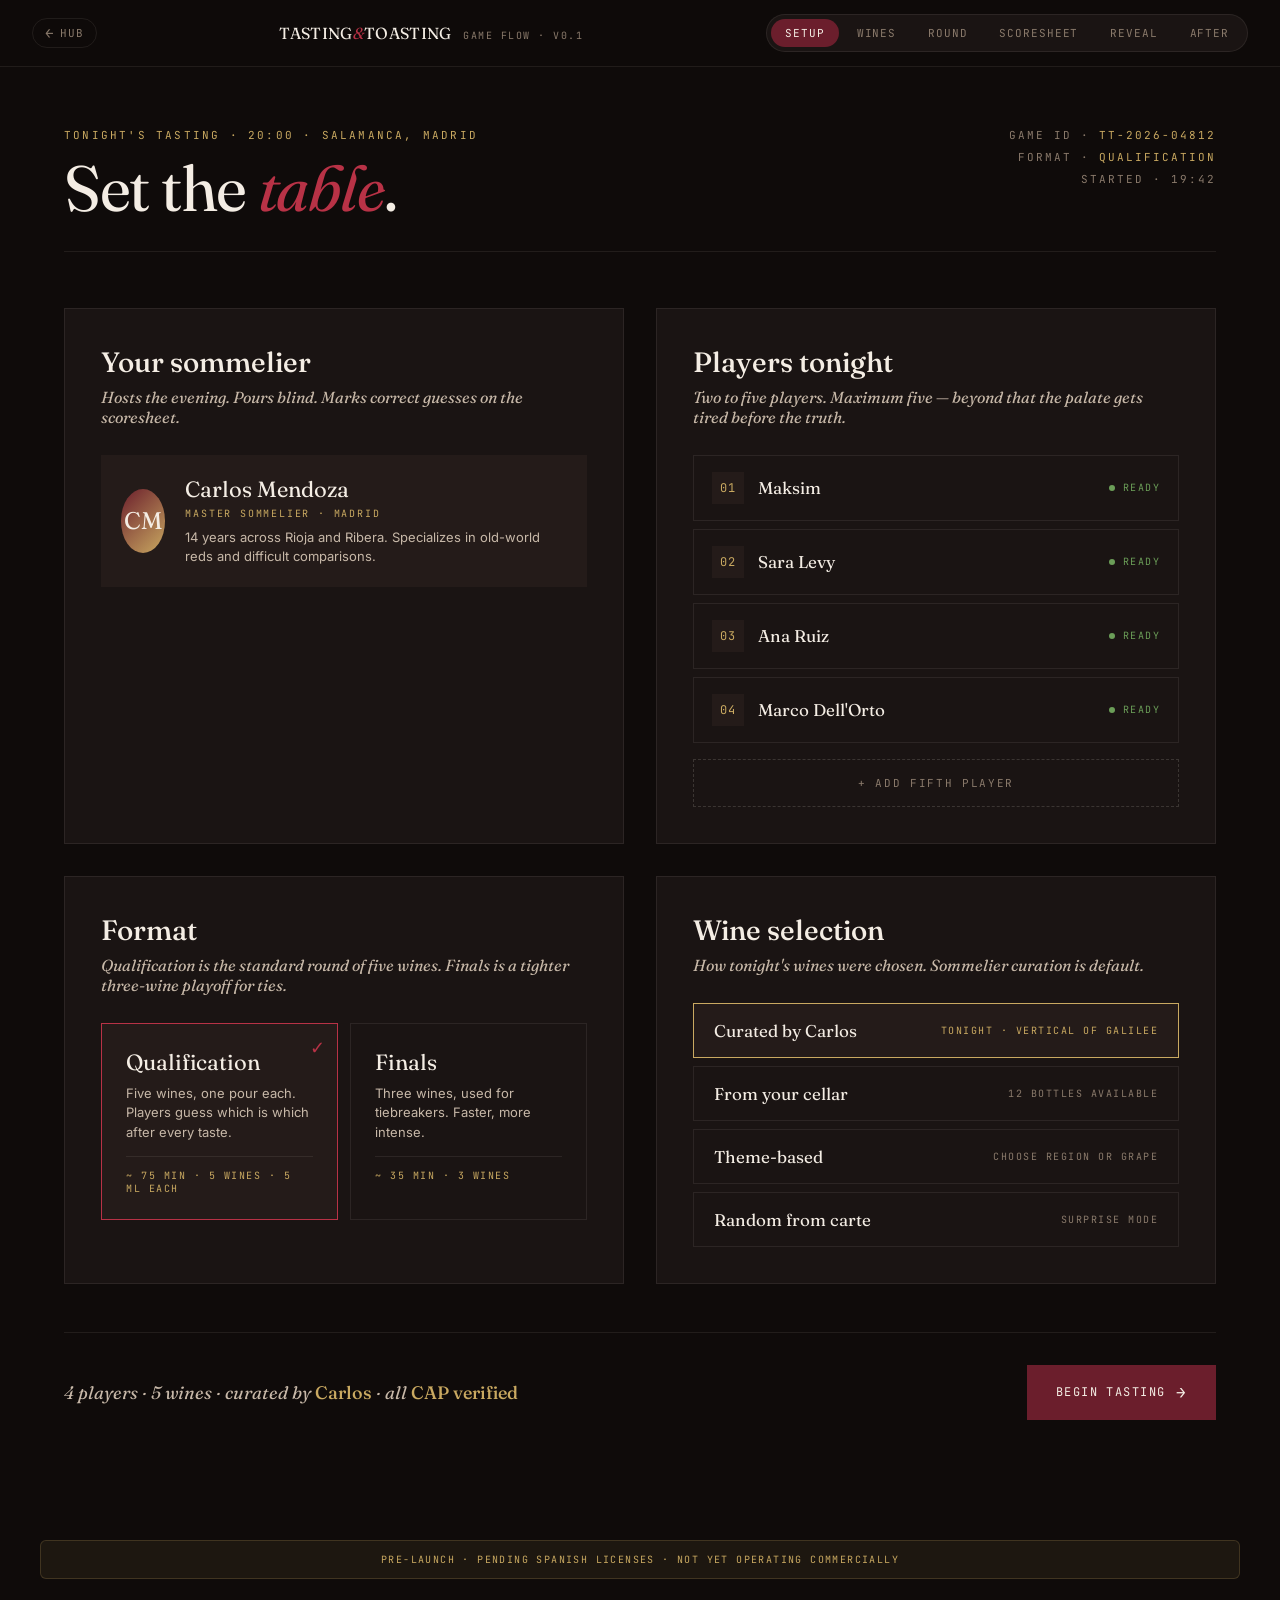
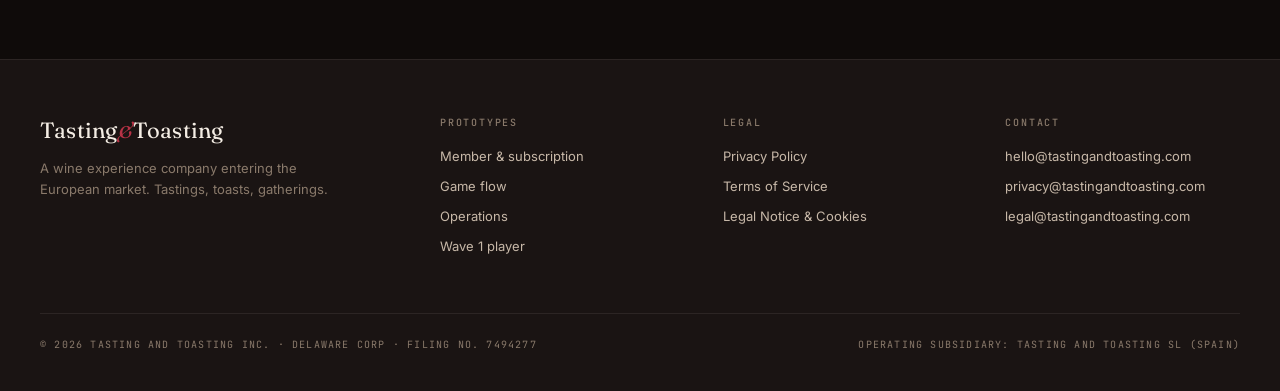
==== game-flow.html @ ac2598db "Add files via upload" ====
<!DOCTYPE html>
<html lang="en">
<head>
<meta charset="UTF-8">
<meta name="viewport" content="width=device-width, initial-scale=1.0">
<title>Tasting & Toasting — Game Flow Prototype</title>
<link rel="preconnect" href="https://fonts.googleapis.com">
<link rel="preconnect" href="https://fonts.gstatic.com" crossorigin>
<link href="https://fonts.googleapis.com/css2?family=Fraunces:opsz,wght@9..144,300;9..144,400;9..144,500;9..144,600;9..144,700&family=JetBrains+Mono:wght@300;400;500&family=Inter:wght@300;400;500;600&display=swap" rel="stylesheet">
<style>
:root {
  --bg: #0F0B0A;
  --bg-2: #1A1413;
  --bg-3: #241B19;
  --bg-4: #2E2320;
  --ink: #F4EDE4;
  --ink-2: #C7B8A8;
  --ink-3: #8A7A6B;
  --wine: #6B1E2C;
  --wine-2: #8B2838;
  --wine-bright: #B83246;
  --gold: #C9A961;
  --gold-bright: #E8C77A;
  --green: #4A6B3D;
  --green-bright: #6B9E58;
  --red: #B83246;
  --line: rgba(244,237,228,0.08);
  --line-2: rgba(244,237,228,0.15);
}

* { margin: 0; padding: 0; box-sizing: border-box; }
html, body { background: var(--bg); color: var(--ink); font-family: 'Inter', sans-serif; -webkit-font-smoothing: antialiased; }
body { overflow-x: hidden; }

.serif { font-family: 'Fraunces', serif; }
.mono { font-family: 'JetBrains Mono', monospace; }

/* ============= NAVIGATION ============= */
.proto-nav {
  position: fixed;
  top: 0; left: 0; right: 0;
  background: rgba(15,11,10,0.85);
  backdrop-filter: blur(20px);
  -webkit-backdrop-filter: blur(20px);
  border-bottom: 1px solid var(--line);
  z-index: 1000;
  padding: 14px 32px;
  display: flex;
  align-items: center;
  justify-content: space-between;
  gap: 24px;
}
.proto-brand {
  display: flex; align-items: baseline; gap: 12px;
  font-family: 'Fraunces', serif;
}
.proto-brand .amp { color: var(--wine-bright); font-style: italic; font-weight: 400; }
.proto-brand .name { font-size: 16px; letter-spacing: 0.02em; }
.proto-brand .tag { font-family: 'JetBrains Mono', monospace; font-size: 10px; color: var(--ink-3); text-transform: uppercase; letter-spacing: 0.15em; }
.proto-tabs {
  display: flex; gap: 4px; background: var(--bg-2); padding: 4px; border-radius: 999px; border: 1px solid var(--line);
}
.proto-tab {
  padding: 7px 14px;
  font-family: 'JetBrains Mono', monospace;
  font-size: 11px;
  letter-spacing: 0.08em;
  text-transform: uppercase;
  color: var(--ink-3);
  background: none;
  border: none;
  border-radius: 999px;
  cursor: pointer;
  transition: all 0.2s ease;
  white-space: nowrap;
}
.proto-tab:hover { color: var(--ink); }
.proto-tab.active { background: var(--wine); color: var(--ink); }

.screen {
  display: none;
  min-height: 100vh;
  padding-top: 60px;
  animation: fadeIn 0.45s ease;
}
.screen.active { display: block; }
@keyframes fadeIn {
  from { opacity: 0; transform: translateY(8px); }
  to { opacity: 1; transform: translateY(0); }
}

/* ============= SHARED ELEMENTS ============= */
.btn {
  display: inline-flex;
  align-items: center;
  gap: 10px;
  padding: 16px 28px;
  font-family: 'JetBrains Mono', monospace;
  font-size: 12px;
  letter-spacing: 0.12em;
  text-transform: uppercase;
  border: 1px solid var(--line-2);
  background: none;
  color: var(--ink);
  cursor: pointer;
  transition: all 0.2s ease;
  text-decoration: none;
}
.btn:hover { border-color: var(--ink); }
.btn-primary { background: var(--wine); border-color: var(--wine); }
.btn-primary:hover { background: var(--wine-2); border-color: var(--wine-2); }
.btn-gold { background: var(--gold); border-color: var(--gold); color: var(--bg); }
.btn-gold:hover { background: var(--gold-bright); border-color: var(--gold-bright); }
.btn-arrow { font-size: 16px; }

/* ============= 1. SETUP SCREEN ============= */
.setup-page { padding: 64px 64px 96px; max-width: 1280px; margin: 0 auto; }
.page-header { display: flex; justify-content: space-between; align-items: baseline; margin-bottom: 56px; padding-bottom: 32px; border-bottom: 1px solid var(--line); }
.page-kicker {
  font-family: 'JetBrains Mono', monospace; font-size: 11px;
  text-transform: uppercase; letter-spacing: 0.2em; color: var(--gold); margin-bottom: 16px;
}
.page-title {
  font-family: 'Fraunces', serif; font-size: 64px; line-height: 0.95;
  font-weight: 400; letter-spacing: -0.02em;
}
.page-title em { font-style: italic; color: var(--wine-bright); }
.page-meta {
  text-align: right;
  font-family: 'JetBrains Mono', monospace; font-size: 11px;
  text-transform: uppercase; letter-spacing: 0.18em; color: var(--ink-3);
  line-height: 2;
}
.page-meta .gold { color: var(--gold); }

.setup-grid {
  display: grid;
  grid-template-columns: 1fr 1fr;
  gap: 32px;
}
.setup-block {
  background: var(--bg-2);
  border: 1px solid var(--line);
  padding: 36px;
}
.setup-block h3 {
  font-family: 'Fraunces', serif; font-size: 28px; font-weight: 500;
  margin-bottom: 8px;
}
.setup-block .help {
  font-family: 'Fraunces', serif; font-style: italic;
  font-size: 16px; color: var(--ink-2); margin-bottom: 28px;
}

.host-card {
  display: flex; gap: 20px; align-items: center;
  padding: 20px; background: var(--bg-3); margin-bottom: 24px;
}
.host-avatar {
  width: 64px; height: 64px; border-radius: 50%;
  background: linear-gradient(135deg, var(--wine), var(--gold));
  display: flex; align-items: center; justify-content: center;
  font-family: 'Fraunces', serif; font-size: 24px; color: var(--ink);
}
.host-info .name {
  font-family: 'Fraunces', serif; font-size: 22px;
}
.host-info .role {
  font-family: 'JetBrains Mono', monospace; font-size: 10px;
  text-transform: uppercase; letter-spacing: 0.18em; color: var(--gold); margin-top: 4px;
}
.host-info .bio {
  font-size: 13px; color: var(--ink-2); margin-top: 8px;
  line-height: 1.5;
}

.players-list { list-style: none; }
.player-row {
  display: flex; align-items: center; gap: 14px;
  padding: 16px 18px; border: 1px solid var(--line);
  margin-bottom: 8px; transition: border 0.2s ease; cursor: pointer;
}
.player-row:hover { border-color: var(--gold); }
.player-num {
  width: 32px; height: 32px;
  background: var(--bg-3);
  display: flex; align-items: center; justify-content: center;
  font-family: 'JetBrains Mono', monospace;
  font-size: 12px; color: var(--gold); letter-spacing: 0.05em;
}
.player-name { font-family: 'Fraunces', serif; font-size: 17px; flex: 1; }
.player-status {
  font-family: 'JetBrains Mono', monospace; font-size: 10px;
  text-transform: uppercase; letter-spacing: 0.15em; color: var(--green-bright);
  display: flex; align-items: center; gap: 8px;
}
.player-status::before {
  content: ''; width: 6px; height: 6px; border-radius: 50%; background: var(--green-bright);
}
.add-player {
  width: 100%;
  padding: 16px;
  border: 1px dashed var(--line-2);
  background: none;
  color: var(--ink-3);
  font-family: 'JetBrains Mono', monospace;
  font-size: 11px;
  letter-spacing: 0.15em;
  text-transform: uppercase;
  cursor: pointer;
  transition: all 0.2s ease;
  margin-top: 8px;
}
.add-player:hover { color: var(--gold); border-color: var(--gold); }

.format-grid {
  display: grid; grid-template-columns: 1fr 1fr; gap: 12px;
}
.format-card {
  padding: 24px;
  border: 1px solid var(--line);
  cursor: pointer;
  transition: all 0.2s ease;
  position: relative;
}
.format-card:hover { border-color: var(--gold); }
.format-card.selected {
  border-color: var(--wine-bright);
  background: var(--bg-3);
}
.format-card.selected::after {
  content: '✓';
  position: absolute; top: 12px; right: 12px;
  font-family: 'Fraunces', serif; font-size: 18px; color: var(--wine-bright);
}
.format-name {
  font-family: 'Fraunces', serif; font-size: 22px; margin-bottom: 8px;
}
.format-detail {
  font-size: 13px; color: var(--ink-2); line-height: 1.5;
}
.format-stats {
  margin-top: 14px; padding-top: 12px; border-top: 1px solid var(--line);
  font-family: 'JetBrains Mono', monospace; font-size: 10px;
  letter-spacing: 0.15em; text-transform: uppercase; color: var(--gold);
}

.curation-options { display: flex; flex-direction: column; gap: 8px; }
.curation-option {
  padding: 16px 20px;
  border: 1px solid var(--line);
  cursor: pointer;
  transition: all 0.2s ease;
  display: flex; align-items: center; justify-content: space-between;
}
.curation-option:hover { border-color: var(--gold); }
.curation-option.selected { border-color: var(--gold); background: var(--bg-3); }
.curation-option .label {
  font-family: 'Fraunces', serif; font-size: 17px;
}
.curation-option .meta {
  font-family: 'JetBrains Mono', monospace; font-size: 10px;
  letter-spacing: 0.15em; text-transform: uppercase; color: var(--ink-3);
}
.curation-option.selected .meta { color: var(--gold); }

.setup-cta-row {
  margin-top: 48px;
  display: flex; justify-content: space-between; align-items: center;
  padding-top: 32px; border-top: 1px solid var(--line);
}
.setup-cta-summary {
  font-family: 'Fraunces', serif; font-style: italic;
  font-size: 18px; color: var(--ink-2);
}
.setup-cta-summary strong { color: var(--gold); font-weight: 500; font-style: normal; }

/* ============= 2. WINE REVEAL ============= */
.reveal-page { padding: 64px 64px 96px; max-width: 1400px; margin: 0 auto; }
.reveal-instruction {
  font-family: 'Fraunces', serif; font-style: italic;
  font-size: 22px; color: var(--ink-2); max-width: 720px; line-height: 1.5; margin-top: 12px;
}
.wine-shelf {
  display: grid;
  grid-template-columns: repeat(5, 1fr);
  gap: 24px;
  margin-top: 56px;
}
.wine-card {
  background: var(--bg-2);
  border: 1px solid var(--line);
  padding: 28px 20px;
  text-align: center;
  position: relative;
  transition: all 0.3s ease;
  cursor: pointer;
}
.wine-card:hover { transform: translateY(-4px); border-color: var(--gold); }
.wine-card .position-num {
  position: absolute; top: 16px; left: 16px;
  width: 32px; height: 32px;
  border: 1px solid var(--gold);
  display: flex; align-items: center; justify-content: center;
  font-family: 'Fraunces', serif; font-size: 14px; color: var(--gold);
  background: var(--bg);
}
.wine-card-bottle {
  height: 220px;
  position: relative;
  margin: 24px auto 20px;
  display: flex;
  align-items: flex-end;
  justify-content: center;
}
.wine-card-bottle svg { height: 100%; width: auto; }
.wine-card-vintage {
  font-family: 'JetBrains Mono', monospace; font-size: 10px;
  text-transform: uppercase; letter-spacing: 0.18em; color: var(--gold); margin-bottom: 8px;
}
.wine-card-name {
  font-family: 'Fraunces', serif; font-size: 19px;
  line-height: 1.15; margin-bottom: 6px;
  font-weight: 500;
}
.wine-card-region {
  font-family: 'Fraunces', serif; font-style: italic;
  font-size: 13px; color: var(--ink-3);
}
.wine-card-grape {
  margin-top: 16px;
  padding-top: 14px;
  border-top: 1px solid var(--line);
  font-size: 12px; color: var(--ink-2); line-height: 1.4;
}

.reveal-cta-row {
  margin-top: 64px;
  text-align: center;
  padding-top: 32px;
  border-top: 1px solid var(--line);
}
.reveal-warning {
  font-family: 'Fraunces', serif; font-style: italic;
  font-size: 17px; color: var(--gold-bright);
  margin-bottom: 24px; letter-spacing: 0.02em;
}

/* ============= 3. ACTIVE TASTING ============= */
.tasting-page {
  min-height: calc(100vh - 60px);
  display: grid;
  grid-template-columns: 1fr 1fr;
}
.tasting-left {
  background:
    radial-gradient(ellipse at center, rgba(184,50,70,0.18), transparent 65%),
    var(--bg-2);
  padding: 48px;
  display: flex;
  flex-direction: column;
  justify-content: center;
  align-items: center;
  border-right: 1px solid var(--line);
  position: relative;
}
.round-meta {
  position: absolute; top: 32px; left: 32px; right: 32px;
  display: flex; justify-content: space-between;
  font-family: 'JetBrains Mono', monospace; font-size: 11px;
  text-transform: uppercase; letter-spacing: 0.18em; color: var(--ink-3);
}
.round-meta .gold { color: var(--gold); }

.glass-stage {
  width: 280px;
  position: relative;
  margin: 24px 0 32px;
}
.pour-num {
  position: absolute; top: -32px; left: 50%; transform: translateX(-50%);
  font-family: 'Fraunces', serif; font-style: italic;
  font-size: 100px; color: var(--gold); line-height: 1;
  opacity: 0.7;
  font-weight: 300;
}
.glass-svg { width: 100%; }

.timer-block {
  font-family: 'JetBrains Mono', monospace;
  font-size: 36px;
  letter-spacing: 0.05em;
  color: var(--gold);
  margin-bottom: 12px;
}
.timer-label {
  font-family: 'JetBrains Mono', monospace; font-size: 10px;
  letter-spacing: 0.2em; text-transform: uppercase; color: var(--ink-3);
}

.host-only-badge {
  position: absolute; bottom: 32px; left: 32px;
  padding: 10px 14px;
  background: var(--bg-3);
  border: 1px solid var(--gold);
  font-family: 'JetBrains Mono', monospace; font-size: 10px;
  letter-spacing: 0.15em; text-transform: uppercase; color: var(--gold);
}
.host-only-badge .truth {
  color: var(--ink); font-weight: 500; margin-left: 8px;
}

.tasting-right {
  padding: 48px 56px;
  display: flex;
  flex-direction: column;
}
.tasting-current-player {
  padding-bottom: 32px; border-bottom: 1px solid var(--line); margin-bottom: 32px;
}
.current-label {
  font-family: 'JetBrains Mono', monospace; font-size: 11px;
  text-transform: uppercase; letter-spacing: 0.2em; color: var(--gold); margin-bottom: 12px;
}
.current-player-row {
  display: flex; align-items: center; gap: 18px;
}
.current-player-avatar {
  width: 56px; height: 56px; border-radius: 50%;
  background: linear-gradient(135deg, var(--wine), var(--gold));
  display: flex; align-items: center; justify-content: center;
  font-family: 'Fraunces', serif; font-size: 20px; color: var(--ink);
}
.current-player-info .name {
  font-family: 'Fraunces', serif; font-size: 28px;
}
.current-player-info .meta {
  font-family: 'JetBrains Mono', monospace; font-size: 10px;
  letter-spacing: 0.15em; text-transform: uppercase; color: var(--ink-3); margin-top: 4px;
}

.notes-prompt {
  margin-bottom: 28px;
}
.notes-prompt-label {
  font-family: 'JetBrains Mono', monospace; font-size: 10px;
  letter-spacing: 0.2em; text-transform: uppercase; color: var(--ink-3); margin-bottom: 10px;
}
.notes-textarea {
  width: 100%;
  min-height: 90px;
  background: var(--bg-2);
  border: 1px solid var(--line-2);
  padding: 16px;
  color: var(--ink);
  font-family: 'Fraunces', serif;
  font-style: italic;
  font-size: 16px;
  resize: vertical;
  line-height: 1.5;
}
.notes-textarea:focus { outline: none; border-color: var(--gold); }
.notes-textarea::placeholder { color: var(--ink-3); }

.guess-h {
  font-family: 'Fraunces', serif; font-size: 24px; font-weight: 500; margin-bottom: 14px;
}
.guess-h em { font-style: italic; color: var(--gold-bright); }
.guess-options {
  display: grid;
  grid-template-columns: repeat(5, 1fr);
  gap: 8px;
}
.guess-button {
  padding: 18px 8px;
  background: var(--bg-2);
  border: 1px solid var(--line-2);
  cursor: pointer;
  transition: all 0.2s ease;
  text-align: center;
}
.guess-button:hover { border-color: var(--gold); }
.guess-button.selected {
  border-color: var(--wine-bright);
  background: var(--bg-3);
}
.guess-button .num {
  font-family: 'Fraunces', serif; font-style: italic;
  font-size: 28px; color: var(--gold); line-height: 1;
}
.guess-button .label {
  font-family: 'JetBrains Mono', monospace; font-size: 9px;
  letter-spacing: 0.15em; text-transform: uppercase;
  color: var(--ink-2); margin-top: 6px;
}
.guess-button.selected .label { color: var(--ink); }

.tasting-actions {
  margin-top: 32px; padding-top: 28px; border-top: 1px solid var(--line);
  display: flex; gap: 12px; justify-content: space-between;
}

/* ============= 4. SCORESHEET ============= */
.score-page { padding: 64px 64px 96px; max-width: 1400px; margin: 0 auto; }
.score-meta-row {
  display: flex; justify-content: space-between; align-items: baseline;
  padding: 24px 0; border-top: 1px solid var(--line); border-bottom: 1px solid var(--line);
  margin-bottom: 56px;
}
.score-meta-row .item {
  font-family: 'JetBrains Mono', monospace; font-size: 11px;
  text-transform: uppercase; letter-spacing: 0.2em;
  display: flex; align-items: center; gap: 12px;
}
.score-meta-row .lbl { color: var(--ink-3); }
.score-meta-row .val { color: var(--gold); }

.scoreboard {
  background: var(--bg-2);
  border: 1px solid var(--line);
  padding: 0;
  overflow: hidden;
}
.score-table {
  width: 100%;
  border-collapse: collapse;
}
.score-table th {
  padding: 24px 20px;
  background: var(--bg-3);
  text-align: center;
  font-family: 'JetBrains Mono', monospace; font-size: 10px;
  text-transform: uppercase; letter-spacing: 0.18em; color: var(--ink-3);
  border-bottom: 1px solid var(--line);
  border-right: 1px solid var(--line);
}
.score-table th:first-child { text-align: left; }
.score-table th:last-child { border-right: none; background: var(--bg-4); color: var(--gold); }
.score-table th .wine-num {
  font-family: 'Fraunces', serif; font-style: italic; font-size: 28px; color: var(--gold-bright);
  display: block; margin-bottom: 6px; font-weight: 300;
}
.score-table td {
  padding: 28px 20px;
  text-align: center;
  border-bottom: 1px solid var(--line);
  border-right: 1px solid var(--line);
}
.score-table td:last-child { border-right: none; background: var(--bg-3); }
.score-table tr:last-child td { border-bottom: none; }
.score-table .player-cell {
  text-align: left;
}
.score-table .player-cell-inner {
  display: flex; align-items: center; gap: 14px;
}
.score-table .player-cell-avatar {
  width: 36px; height: 36px; border-radius: 50%;
  background: linear-gradient(135deg, var(--wine), var(--gold));
  display: flex; align-items: center; justify-content: center;
  font-family: 'Fraunces', serif; font-size: 14px; color: var(--ink);
}
.score-table .player-cell-name {
  font-family: 'Fraunces', serif; font-size: 18px;
}

.glyph {
  display: inline-flex; align-items: center; justify-content: center;
  width: 36px; height: 36px; border-radius: 50%;
  font-family: 'Fraunces', serif; font-size: 18px;
}
.glyph.correct {
  background: rgba(74, 107, 61, 0.15);
  color: var(--green-bright);
  border: 1px solid var(--green-bright);
}
.glyph.wrong {
  background: rgba(184, 50, 70, 0.1);
  color: var(--wine-bright);
  border: 1px solid var(--wine-bright);
}
.glyph.pending {
  background: var(--bg-2);
  color: var(--ink-3);
  border: 1px solid var(--line-2);
}
.glyph.live {
  background: rgba(201,169,97,0.15);
  color: var(--gold);
  border: 1px solid var(--gold);
  animation: pulseGlow 1.5s ease-in-out infinite;
}
@keyframes pulseGlow {
  0%, 100% { box-shadow: 0 0 0 0 rgba(201,169,97,0.4); }
  50% { box-shadow: 0 0 0 6px rgba(201,169,97,0); }
}

.score-total {
  font-family: 'Fraunces', serif; font-size: 32px; color: var(--gold);
  font-weight: 500;
}
.score-total .of {
  font-family: 'JetBrains Mono', monospace; font-size: 12px;
  color: var(--ink-3); letter-spacing: 0.1em;
}

.score-leader-strip {
  margin-top: 56px;
  padding: 32px 36px;
  background: var(--bg-2);
  border-left: 4px solid var(--gold);
  display: flex; justify-content: space-between; align-items: center;
}
.score-leader-text {
  font-family: 'Fraunces', serif; font-size: 24px; line-height: 1.3;
}
.score-leader-text strong { color: var(--gold); font-weight: 500; }
.score-leader-text em { font-style: italic; color: var(--ink-2); }

/* ============= 5. REVEAL ============= */
.final-page { padding: 64px 64px 96px; max-width: 1400px; margin: 0 auto; }
.final-banner {
  text-align: center;
  margin-bottom: 80px;
}
.final-kicker {
  font-family: 'JetBrains Mono', monospace; font-size: 11px;
  text-transform: uppercase; letter-spacing: 0.25em; color: var(--gold); margin-bottom: 24px;
}
.final-headline {
  font-family: 'Fraunces', serif; font-size: 88px; line-height: 0.9;
  font-weight: 400; letter-spacing: -0.02em; margin-bottom: 32px;
}
.final-headline em { font-style: italic; color: var(--gold-bright); }
.final-winner-card {
  display: inline-block;
  padding: 40px 56px;
  background: var(--bg-2);
  border: 1px solid var(--gold);
  margin-top: 16px;
}
.final-winner-label {
  font-family: 'JetBrains Mono', monospace; font-size: 11px;
  letter-spacing: 0.25em; text-transform: uppercase; color: var(--gold); margin-bottom: 16px;
}
.final-winner-row {
  display: flex; align-items: center; gap: 20px;
}
.final-winner-avatar {
  width: 80px; height: 80px; border-radius: 50%;
  background: linear-gradient(135deg, var(--wine), var(--gold));
  display: flex; align-items: center; justify-content: center;
  font-family: 'Fraunces', serif; font-size: 32px; color: var(--ink);
}
.final-winner-info { text-align: left; }
.final-winner-name {
  font-family: 'Fraunces', serif; font-size: 36px; line-height: 1;
}
.final-winner-score {
  font-family: 'JetBrains Mono', monospace; font-size: 12px;
  letter-spacing: 0.18em; text-transform: uppercase; color: var(--ink-2); margin-top: 8px;
}
.final-winner-score em { color: var(--gold); font-style: normal; font-weight: 500; }

.final-section-title {
  font-family: 'Fraunces', serif; font-size: 32px;
  font-weight: 400; margin-bottom: 32px;
  padding-bottom: 16px; border-bottom: 1px solid var(--line);
}
.final-section-title em { font-style: italic; color: var(--wine-bright); }

.reveal-grid {
  display: grid; grid-template-columns: repeat(5, 1fr);
  gap: 16px;
  margin-bottom: 80px;
}
.reveal-card {
  background: var(--bg-2);
  border: 1px solid var(--line);
  padding: 24px 18px;
  position: relative;
}
.reveal-card .position-badge {
  position: absolute; top: -10px; left: 16px;
  background: var(--gold);
  color: var(--bg);
  padding: 4px 10px;
  font-family: 'JetBrains Mono', monospace; font-size: 10px;
  letter-spacing: 0.18em; text-transform: uppercase;
}
.reveal-card-bottle {
  height: 140px;
  display: flex; align-items: flex-end; justify-content: center;
  margin: 16px 0;
}
.reveal-card-bottle svg { height: 100%; width: auto; }
.reveal-card-vintage {
  font-family: 'JetBrains Mono', monospace; font-size: 9px;
  text-transform: uppercase; letter-spacing: 0.18em; color: var(--gold); margin-bottom: 6px;
  text-align: center;
}
.reveal-card-name {
  font-family: 'Fraunces', serif; font-size: 16px; font-weight: 500;
  text-align: center; line-height: 1.15; margin-bottom: 4px;
}
.reveal-card-meta {
  font-family: 'Fraunces', serif; font-style: italic;
  font-size: 12px; color: var(--ink-3); text-align: center;
}
.reveal-card-results {
  margin-top: 16px;
  padding-top: 14px;
  border-top: 1px solid var(--line);
  font-family: 'JetBrains Mono', monospace; font-size: 10px;
  letter-spacing: 0.1em; color: var(--ink-2);
  text-align: center;
}
.reveal-card-results .num {
  font-family: 'Fraunces', serif; font-size: 24px; color: var(--gold);
  display: block; font-style: italic; line-height: 1;
}
.reveal-card-results .of { color: var(--ink-3); }

.results-row {
  display: grid; grid-template-columns: repeat(4, 1fr);
  gap: 16px;
  margin-bottom: 80px;
}
.player-result {
  background: var(--bg-2);
  border: 1px solid var(--line);
  padding: 28px 24px;
  text-align: center;
  position: relative;
}
.player-result.first {
  border-color: var(--gold);
  background: var(--bg-3);
}
.player-result.first::before {
  content: '1ST';
  position: absolute; top: -12px; left: 50%; transform: translateX(-50%);
  background: var(--gold);
  color: var(--bg);
  padding: 4px 14px;
  font-family: 'JetBrains Mono', monospace; font-size: 10px;
  letter-spacing: 0.2em;
}
.player-result-avatar {
  width: 56px; height: 56px; border-radius: 50%;
  background: linear-gradient(135deg, var(--wine), var(--gold));
  display: flex; align-items: center; justify-content: center;
  font-family: 'Fraunces', serif; font-size: 22px; color: var(--ink);
  margin: 0 auto 16px;
}
.player-result-name {
  font-family: 'Fraunces', serif; font-size: 22px; margin-bottom: 4px;
}
.player-result-rank {
  font-family: 'JetBrains Mono', monospace; font-size: 10px;
  letter-spacing: 0.18em; text-transform: uppercase; color: var(--ink-3); margin-bottom: 16px;
}
.player-result-score {
  font-family: 'Fraunces', serif; font-style: italic;
  font-size: 56px; color: var(--gold); line-height: 1;
}
.player-result-of {
  font-family: 'JetBrains Mono', monospace; font-size: 10px;
  letter-spacing: 0.15em; color: var(--ink-3); margin-top: 4px;
}

.sommelier-quote {
  padding: 48px 56px;
  background: var(--bg-2);
  border-left: 4px solid var(--wine-bright);
}
.sommelier-quote-label {
  font-family: 'JetBrains Mono', monospace; font-size: 11px;
  letter-spacing: 0.2em; text-transform: uppercase; color: var(--gold); margin-bottom: 20px;
}
.sommelier-quote-text {
  font-family: 'Fraunces', serif; font-style: italic;
  font-size: 28px; line-height: 1.4; color: var(--ink); margin-bottom: 24px;
  font-weight: 300;
}
.sommelier-quote-author {
  display: flex; align-items: center; gap: 14px;
}
.sommelier-quote-avatar {
  width: 48px; height: 48px; border-radius: 50%;
  background: linear-gradient(135deg, var(--gold), var(--wine));
  display: flex; align-items: center; justify-content: center;
  font-family: 'Fraunces', serif; font-size: 18px; color: var(--ink);
}
.sommelier-quote-info .name {
  font-family: 'Fraunces', serif; font-size: 18px;
}
.sommelier-quote-info .role {
  font-family: 'JetBrains Mono', monospace; font-size: 10px;
  letter-spacing: 0.18em; text-transform: uppercase; color: var(--ink-3); margin-top: 2px;
}

.final-cta-row {
  margin-top: 80px;
  display: flex; justify-content: center; gap: 16px;
  padding-top: 48px;
  border-top: 1px solid var(--line);
}

/* ============= 6. AFTERMATH ============= */
.after-page { padding: 64px 64px 96px; max-width: 1280px; margin: 0 auto; }
.after-hero {
  display: grid; grid-template-columns: 2fr 1fr;
  gap: 48px;
  margin-bottom: 64px;
}
.after-summary {}
.after-summary-h {
  font-family: 'Fraunces', serif; font-size: 56px; line-height: 1;
  font-weight: 400; letter-spacing: -0.02em; margin-bottom: 24px;
}
.after-summary-h em { font-style: italic; color: var(--wine-bright); }
.after-summary-body {
  font-family: 'Fraunces', serif; font-size: 19px; line-height: 1.5;
  color: var(--ink-2); font-weight: 300;
}

.after-stats {
  background: var(--bg-2);
  border: 1px solid var(--line);
  padding: 32px;
}
.after-stats h4 {
  font-family: 'JetBrains Mono', monospace; font-size: 10px;
  text-transform: uppercase; letter-spacing: 0.2em; color: var(--gold); margin-bottom: 24px;
}
.after-stat-row {
  display: flex; justify-content: space-between; align-items: baseline;
  padding: 12px 0; border-bottom: 1px solid var(--line);
}
.after-stat-row:last-child { border-bottom: none; }
.after-stat-row .lbl {
  font-size: 13px; color: var(--ink-2);
}
.after-stat-row .val {
  font-family: 'Fraunces', serif; font-size: 22px;
}
.after-stat-row .val.gold { color: var(--gold); }
.after-stat-row .val.green { color: var(--green-bright); }

.your-wines-h {
  font-family: 'Fraunces', serif; font-size: 36px;
  font-weight: 400; margin-bottom: 32px;
  padding-bottom: 16px; border-bottom: 1px solid var(--line);
}
.your-wines-h em { font-style: italic; color: var(--gold-bright); }

.wine-review-list {}
.wine-review-row {
  display: grid;
  grid-template-columns: 60px 1fr 200px 200px;
  gap: 24px;
  align-items: center;
  padding: 24px 0;
  border-bottom: 1px solid var(--line);
}
.wine-review-row:last-child { border-bottom: none; }
.wine-review-num {
  font-family: 'Fraunces', serif; font-style: italic;
  font-size: 36px; color: var(--gold); line-height: 1;
}
.wine-review-info .name {
  font-family: 'Fraunces', serif; font-size: 20px; margin-bottom: 4px;
}
.wine-review-info .meta {
  font-family: 'Fraunces', serif; font-style: italic;
  font-size: 14px; color: var(--ink-3);
}
.wine-review-status {
  display: flex; align-items: center; gap: 8px;
  font-family: 'JetBrains Mono', monospace; font-size: 11px;
  letter-spacing: 0.15em; text-transform: uppercase;
}
.wine-review-status.correct { color: var(--green-bright); }
.wine-review-status.correct::before {
  content: ''; width: 8px; height: 8px; border-radius: 50%; background: var(--green-bright);
}
.wine-review-status.wrong { color: var(--wine-bright); }
.wine-review-status.wrong::before {
  content: '×'; font-size: 14px; line-height: 1;
}

.rating-stars {
  display: flex; gap: 4px;
  cursor: pointer;
}
.rating-star {
  width: 24px; height: 24px;
  background: var(--bg-3);
  border: 1px solid var(--line-2);
  cursor: pointer;
  transition: all 0.15s ease;
  position: relative;
}
.rating-star.filled {
  background: var(--gold);
  border-color: var(--gold);
}
.rating-star::before {
  content: '';
  position: absolute; top: 50%; left: 50%; transform: translate(-50%, -50%);
  width: 8px; height: 8px;
  background: var(--ink);
}
.rating-star.filled::before { background: var(--bg); }

.cta-strip {
  margin-top: 80px;
  padding: 56px 48px;
  background: var(--bg-2);
  border: 1px solid var(--gold);
  display: flex; justify-content: space-between; align-items: center;
  gap: 32px;
}
.cta-strip-text {
  font-family: 'Fraunces', serif; font-size: 26px; line-height: 1.3;
  flex: 1;
}
.cta-strip-text em { font-style: italic; color: var(--gold); }
.cta-strip-actions { display: flex; gap: 12px; flex-shrink: 0; }

@media (max-width: 1024px) {
  .setup-grid { grid-template-columns: 1fr; }
  .wine-shelf { grid-template-columns: 1fr 1fr; }
  .tasting-page { grid-template-columns: 1fr; }
  .reveal-grid { grid-template-columns: 1fr 1fr; }
  .results-row { grid-template-columns: 1fr 1fr; }
  .after-hero { grid-template-columns: 1fr; }
  .wine-review-row { grid-template-columns: 40px 1fr; gap: 16px; }
  .wine-review-status, .rating-stars { grid-column: 2; }
  .cta-strip { flex-direction: column; align-items: stretch; }
}

/* ===== Tasting & Toasting site wiring (added) ===== */
.tt-hub-link {
  display: inline-flex;
  align-items: center;
  gap: 6px;
  padding: 7px 12px;
  font-family: 'JetBrains Mono', monospace;
  font-size: 11px;
  letter-spacing: 0.08em;
  text-transform: uppercase;
  color: var(--ink-3, #8A7A6B);
  text-decoration: none;
  border: 1px solid var(--line, rgba(244,237,228,0.08));
  border-radius: 999px;
  transition: all 0.2s ease;
  white-space: nowrap;
  flex-shrink: 0;
}
.tt-hub-link:hover {
  color: var(--ink, #F4EDE4);
  border-color: var(--line-2, rgba(244,237,228,0.15));
  background: var(--bg-2, #1A1413);
}
.tt-hub-link .arrow { font-size: 14px; line-height: 1; }

.tt-footer {
  background: var(--bg-2, #1A1413);
  border-top: 1px solid var(--line, rgba(244,237,228,0.08));
  padding: 56px 32px 40px;
  margin-top: 80px;
  font-family: 'Inter', sans-serif;
  color: var(--ink-3, #8A7A6B);
}
.tt-footer-inner {
  max-width: 1200px;
  margin: 0 auto;
  display: grid;
  grid-template-columns: 1.5fr 1fr 1fr 1fr;
  gap: 48px;
}
.tt-footer-brand {
  font-family: 'Fraunces', serif;
  font-size: 22px;
  color: var(--ink, #F4EDE4);
  margin-bottom: 14px;
  letter-spacing: 0.01em;
}
.tt-footer-brand .amp {
  color: var(--wine-bright, #B83246);
  font-style: italic;
  font-weight: 400;
}
.tt-footer-tagline {
  font-size: 13px;
  line-height: 1.6;
  color: var(--ink-3, #8A7A6B);
  max-width: 320px;
}
.tt-footer-col h4 {
  font-family: 'JetBrains Mono', monospace;
  font-size: 10px;
  font-weight: 500;
  text-transform: uppercase;
  letter-spacing: 0.18em;
  color: var(--ink-3, #8A7A6B);
  margin-bottom: 16px;
}
.tt-footer-col ul { list-style: none; padding: 0; margin: 0; }
.tt-footer-col li { margin-bottom: 10px; }
.tt-footer-col a {
  color: var(--ink-2, #C7B8A8);
  font-size: 13px;
  text-decoration: none;
  transition: color 0.2s ease;
}
.tt-footer-col a:hover { color: var(--gold, #C9A961); }
.tt-footer-bottom {
  max-width: 1200px;
  margin: 48px auto 0;
  padding-top: 24px;
  border-top: 1px solid var(--line, rgba(244,237,228,0.08));
  display: flex;
  justify-content: space-between;
  flex-wrap: wrap;
  gap: 16px;
  font-family: 'JetBrains Mono', monospace;
  font-size: 10px;
  text-transform: uppercase;
  letter-spacing: 0.12em;
  color: var(--ink-3, #8A7A6B);
}
.tt-footer-bottom .legal-jurisdictions { display: flex; gap: 16px; flex-wrap: wrap; }
.tt-prelaunch-banner {
  background: rgba(201, 169, 97, 0.08);
  border: 1px solid rgba(201, 169, 97, 0.2);
  border-radius: 6px;
  padding: 12px 18px;
  margin: 24px auto 0;
  max-width: 1200px;
  font-family: 'JetBrains Mono', monospace;
  font-size: 10px;
  text-transform: uppercase;
  letter-spacing: 0.14em;
  color: var(--gold, #C9A961);
  text-align: center;
}
@media (max-width: 900px) {
  .tt-footer-inner { grid-template-columns: 1fr 1fr; }
  .tt-footer-bottom { flex-direction: column; }
}
@media (max-width: 600px) {
  .tt-footer-inner { grid-template-columns: 1fr; gap: 32px; }
  .tt-footer { padding: 40px 20px 32px; }
  .tt-hub-link .label-full { display: none; }
}
/* ===== end wiring ===== */

</style>
</head>
<body>

<nav class="proto-nav">
  <a href="index.html" class="tt-hub-link" title="Back to overview"><span class="arrow">←</span><span class="label-full">Hub</span></a>
  <div class="proto-brand">
    <span class="name">TASTING<span class="amp">&</span>TOASTING</span>
    <span class="tag">game flow · v0.1</span>
  </div>
  <div class="proto-tabs">
    <button class="proto-tab active" data-screen="setup">Setup</button>
    <button class="proto-tab" data-screen="reveal">Wines</button>
    <button class="proto-tab" data-screen="tasting">Round</button>
    <button class="proto-tab" data-screen="score">Scoresheet</button>
    <button class="proto-tab" data-screen="final">Reveal</button>
    <button class="proto-tab" data-screen="after">After</button>
  </div>
</nav>

<!-- ============= 1. SETUP ============= -->
<section class="screen active" id="setup">
  <div class="setup-page">
    <div class="page-header">
      <div>
        <div class="page-kicker">Tonight's tasting · 20:00 · Salamanca, Madrid</div>
        <h1 class="page-title">Set the <em>table</em>.</h1>
      </div>
      <div class="page-meta">
        Game ID · <span class="gold">TT-2026-04812</span><br>
        Format · <span class="gold">Qualification</span><br>
        Started · 19:42
      </div>
    </div>

    <div class="setup-grid">
      <div class="setup-block">
        <h3>Your sommelier</h3>
        <p class="help">Hosts the evening. Pours blind. Marks correct guesses on the scoresheet.</p>
        <div class="host-card">
          <div class="host-avatar">CM</div>
          <div class="host-info">
            <div class="name">Carlos Mendoza</div>
            <div class="role">Master Sommelier · Madrid</div>
            <div class="bio">14 years across Rioja and Ribera. Specializes in old-world reds and difficult comparisons.</div>
          </div>
        </div>
      </div>

      <div class="setup-block">
        <h3>Players tonight</h3>
        <p class="help">Two to five players. Maximum five — beyond that the palate gets tired before the truth.</p>
        <ul class="players-list">
          <li class="player-row">
            <div class="player-num">01</div>
            <div class="player-name">Maksim</div>
            <div class="player-status">Ready</div>
          </li>
          <li class="player-row">
            <div class="player-num">02</div>
            <div class="player-name">Sara Levy</div>
            <div class="player-status">Ready</div>
          </li>
          <li class="player-row">
            <div class="player-num">03</div>
            <div class="player-name">Ana Ruiz</div>
            <div class="player-status">Ready</div>
          </li>
          <li class="player-row">
            <div class="player-num">04</div>
            <div class="player-name">Marco Dell'Orto</div>
            <div class="player-status">Ready</div>
          </li>
        </ul>
        <button class="add-player">+ Add fifth player</button>
      </div>

      <div class="setup-block">
        <h3>Format</h3>
        <p class="help">Qualification is the standard round of five wines. Finals is a tighter three-wine playoff for ties.</p>
        <div class="format-grid">
          <div class="format-card selected">
            <div class="format-name">Qualification</div>
            <div class="format-detail">Five wines, one pour each. Players guess which is which after every taste.</div>
            <div class="format-stats">~ 75 min · 5 wines · 5 ml each</div>
          </div>
          <div class="format-card">
            <div class="format-name">Finals</div>
            <div class="format-detail">Three wines, used for tiebreakers. Faster, more intense.</div>
            <div class="format-stats">~ 35 min · 3 wines</div>
          </div>
        </div>
      </div>

      <div class="setup-block">
        <h3>Wine selection</h3>
        <p class="help">How tonight's wines were chosen. Sommelier curation is default.</p>
        <div class="curation-options">
          <div class="curation-option selected">
            <div class="label">Curated by Carlos</div>
            <div class="meta">Tonight · Vertical of Galilee</div>
          </div>
          <div class="curation-option">
            <div class="label">From your cellar</div>
            <div class="meta">12 bottles available</div>
          </div>
          <div class="curation-option">
            <div class="label">Theme-based</div>
            <div class="meta">Choose region or grape</div>
          </div>
          <div class="curation-option">
            <div class="label">Random from carte</div>
            <div class="meta">Surprise mode</div>
          </div>
        </div>
      </div>
    </div>

    <div class="setup-cta-row">
      <p class="setup-cta-summary">
        4 players · 5 wines · curated by <strong>Carlos</strong> · all <strong>CAP verified</strong>
      </p>
      <button class="btn btn-primary" onclick="goTo('reveal')">
        Begin tasting <span class="btn-arrow">→</span>
      </button>
    </div>
  </div>
</section>

<!-- ============= 2. WINE REVEAL ============= -->
<section class="screen" id="reveal">
  <div class="reveal-page">
    <div class="page-header">
      <div>
        <div class="page-kicker">Step 1 of 6 · The wines, briefly</div>
        <h1 class="page-title">Meet your <em>five</em>.</h1>
        <p class="reveal-instruction">A short look. Names, vintages, regions — visible now, hidden during the pour. Your job is to remember what they look like before they go behind the curtain.</p>
      </div>
      <div class="page-meta">
        Vertical · <span class="gold">Upper Galilee</span><br>
        Curator · <span class="gold">Carlos Mendoza</span><br>
        Memorize · <span class="gold">90 sec</span>
      </div>
    </div>

    <div class="wine-shelf">
      <div class="wine-card">
        <div class="position-num">A</div>
        <div class="wine-card-bottle">
          <svg viewBox="0 0 80 220" xmlns="http://www.w3.org/2000/svg">
            <defs>
              <linearGradient id="b1" x1="0" y1="0" x2="0" y2="1">
                <stop offset="0%" stop-color="#3a1418"/>
                <stop offset="100%" stop-color="#2A0E12"/>
              </linearGradient>
            </defs>
            <rect x="32" y="0" width="16" height="18" fill="#1A1413"/>
            <path d="M 34 18 L 34 50 Q 34 56 28 64 L 20 80 Q 16 88 16 100 L 16 215 Q 16 220 21 220 L 59 220 Q 64 220 64 215 L 64 100 Q 64 88 60 80 L 52 64 Q 46 56 46 50 L 46 18 Z" fill="url(#b1)" stroke="#0F0B0A"/>
            <rect x="22" y="120" width="36" height="56" fill="#F4EDE4"/>
            <text x="40" y="140" text-anchor="middle" font-family="JetBrains Mono" font-size="6" fill="#6B1E2C">2018</text>
            <text x="40" y="155" text-anchor="middle" font-family="Fraunces" font-size="7" fill="#0F0B0A" font-weight="500">LUERIA</text>
            <text x="40" y="167" text-anchor="middle" font-family="JetBrains Mono" font-size="4" fill="#6B1E2C">GRAND VITAL</text>
          </svg>
        </div>
        <div class="wine-card-vintage">2018 · Reserva</div>
        <div class="wine-card-name">Lueria Grand Vital</div>
        <div class="wine-card-region">Upper Galilee</div>
        <div class="wine-card-grape">Cabernet Sauvignon 70 · Merlot 20 · Cab Franc 10</div>
      </div>

      <div class="wine-card">
        <div class="position-num">B</div>
        <div class="wine-card-bottle">
          <svg viewBox="0 0 80 220" xmlns="http://www.w3.org/2000/svg">
            <defs>
              <linearGradient id="b2" x1="0" y1="0" x2="0" y2="1">
                <stop offset="0%" stop-color="#1a1010"/>
                <stop offset="100%" stop-color="#0F0808"/>
              </linearGradient>
            </defs>
            <rect x="32" y="0" width="16" height="18" fill="#1A1413"/>
            <path d="M 34 18 L 34 50 Q 34 56 28 64 L 20 80 Q 16 88 16 100 L 16 215 Q 16 220 21 220 L 59 220 Q 64 220 64 215 L 64 100 Q 64 88 60 80 L 52 64 Q 46 56 46 50 L 46 18 Z" fill="url(#b2)" stroke="#0F0B0A"/>
            <rect x="22" y="120" width="36" height="56" fill="#0F0B0A" stroke="#C9A961"/>
            <text x="40" y="140" text-anchor="middle" font-family="Fraunces" font-size="6" fill="#C9A961">winemaker</text>
            <text x="40" y="152" text-anchor="middle" font-family="Fraunces" font-size="6" fill="#C9A961" font-style="italic">edition</text>
            <text x="40" y="167" text-anchor="middle" font-family="JetBrains Mono" font-size="4" fill="#C9A961">ADIR · 2020</text>
          </svg>
        </div>
        <div class="wine-card-vintage">2020 · Limited</div>
        <div class="wine-card-name">Adir Winemaker Edition</div>
        <div class="wine-card-region">Kerem Ben Zimra</div>
        <div class="wine-card-grape">Cabernet Sauvignon 100 · single vineyard</div>
      </div>

      <div class="wine-card">
        <div class="position-num">C</div>
        <div class="wine-card-bottle">
          <svg viewBox="0 0 80 220" xmlns="http://www.w3.org/2000/svg">
            <defs>
              <linearGradient id="b3" x1="0" y1="0" x2="0" y2="1">
                <stop offset="0%" stop-color="#3a3128"/>
                <stop offset="100%" stop-color="#26201A"/>
              </linearGradient>
            </defs>
            <rect x="32" y="0" width="16" height="18" fill="#241B19"/>
            <path d="M 34 18 L 34 50 Q 34 56 28 64 L 20 80 Q 16 88 16 100 L 16 215 Q 16 220 21 220 L 59 220 Q 64 220 64 215 L 64 100 Q 64 88 60 80 L 52 64 Q 46 56 46 50 L 46 18 Z" fill="url(#b3)" stroke="#0F0B0A"/>
            <rect x="22" y="120" width="36" height="56" fill="#241B19"/>
            <text x="40" y="148" text-anchor="middle" font-family="Fraunces" font-size="9" fill="#C9A961" font-weight="500">DRIMIA</text>
            <text x="40" y="162" text-anchor="middle" font-family="JetBrains Mono" font-size="4" fill="#C9A961">2020 · NO. 1224</text>
          </svg>
        </div>
        <div class="wine-card-vintage">2020 · Numbered</div>
        <div class="wine-card-name">Drimia</div>
        <div class="wine-card-region">Yatir Hills · 884m</div>
        <div class="wine-card-grape">Cabernet Sauvignon 80 · Petit Verdot 20</div>
      </div>

      <div class="wine-card">
        <div class="position-num">D</div>
        <div class="wine-card-bottle">
          <svg viewBox="0 0 80 220" xmlns="http://www.w3.org/2000/svg">
            <defs>
              <linearGradient id="b4" x1="0" y1="0" x2="0" y2="1">
                <stop offset="0%" stop-color="#4a1a22"/>
                <stop offset="100%" stop-color="#2A0E12"/>
              </linearGradient>
            </defs>
            <rect x="32" y="0" width="16" height="18" fill="#1A1413"/>
            <path d="M 34 18 L 34 50 Q 34 56 28 64 L 20 80 Q 16 88 16 100 L 16 215 Q 16 220 21 220 L 59 220 Q 64 220 64 215 L 64 100 Q 64 88 60 80 L 52 64 Q 46 56 46 50 L 46 18 Z" fill="url(#b4)" stroke="#0F0B0A"/>
            <rect x="22" y="120" width="36" height="56" fill="#F4EDE4"/>
            <text x="40" y="142" text-anchor="middle" font-family="Fraunces" font-size="10" fill="#0F0B0A" font-weight="500" font-style="italic">Plato</text>
            <text x="40" y="160" text-anchor="middle" font-family="JetBrains Mono" font-size="4" fill="#6B1E2C">2018 · ADIR</text>
          </svg>
        </div>
        <div class="wine-card-vintage">2018 · Reserve</div>
        <div class="wine-card-name">Plato</div>
        <div class="wine-card-region">Upper Galilee · Adir</div>
        <div class="wine-card-grape">Cabernet Sauvignon 90 · Shiraz 10</div>
      </div>

      <div class="wine-card">
        <div class="position-num">E</div>
        <div class="wine-card-bottle">
          <svg viewBox="0 0 80 220" xmlns="http://www.w3.org/2000/svg">
            <defs>
              <linearGradient id="b5" x1="0" y1="0" x2="0" y2="1">
                <stop offset="0%" stop-color="#3a1418"/>
                <stop offset="100%" stop-color="#1F0808"/>
              </linearGradient>
            </defs>
            <rect x="32" y="0" width="16" height="18" fill="#0F0B0A"/>
            <path d="M 34 18 L 34 50 Q 34 56 28 64 L 20 80 Q 16 88 16 100 L 16 215 Q 16 220 21 220 L 59 220 Q 64 220 64 215 L 64 100 Q 64 88 60 80 L 52 64 Q 46 56 46 50 L 46 18 Z" fill="url(#b5)" stroke="#0F0B0A"/>
            <rect x="22" y="118" width="36" height="60" fill="#241B19" stroke="#8A7A6B" stroke-width="0.5"/>
            <text x="40" y="138" text-anchor="middle" font-family="Fraunces" font-size="6" fill="#C9A961" font-style="italic">The</text>
            <text x="40" y="152" text-anchor="middle" font-family="Fraunces" font-size="9" fill="#C9A961" font-weight="500">CAVE</text>
            <text x="40" y="168" text-anchor="middle" font-family="JetBrains Mono" font-size="4" fill="#C9A961">GALILEE 2018</text>
          </svg>
        </div>
        <div class="wine-card-vintage">2018 · Cellar reserve</div>
        <div class="wine-card-name">The Cave</div>
        <div class="wine-card-region">Carmel · ancient cellar</div>
        <div class="wine-card-grape">Cab Sauv 65 · Merlot 30 · Petit Verdot 5</div>
      </div>
    </div>

    <div class="reveal-cta-row">
      <p class="reveal-warning">— After this screen, the wines hide. Look once more.</p>
      <button class="btn btn-primary" onclick="goTo('tasting')">
        I'm ready · pour the first <span class="btn-arrow">→</span>
      </button>
    </div>
  </div>
</section>

<!-- ============= 3. ACTIVE TASTING ============= -->
<section class="screen" id="tasting">
  <div class="tasting-page">
    <div class="tasting-left">
      <div class="round-meta">
        <span>Pour <span class="gold">3 of 5</span></span>
        <span>Room · <span class="gold">17.8°C</span></span>
        <span>Decanted · <span class="gold">No</span></span>
      </div>
      <div class="glass-stage">
        <div class="pour-num">3</div>
        <svg class="glass-svg" viewBox="0 0 200 280" xmlns="http://www.w3.org/2000/svg">
          <defs>
            <linearGradient id="wine-fill" x1="0" y1="0" x2="0" y2="1">
              <stop offset="0%" stop-color="#8B2838" stop-opacity="0.85"/>
              <stop offset="100%" stop-color="#3a0e14" stop-opacity="0.95"/>
            </linearGradient>
            <linearGradient id="glass-shine" x1="0" y1="0" x2="1" y2="0">
              <stop offset="0%" stop-color="rgba(255,255,255,0)"/>
              <stop offset="40%" stop-color="rgba(255,255,255,0.15)"/>
              <stop offset="100%" stop-color="rgba(255,255,255,0)"/>
            </linearGradient>
          </defs>
          <ellipse cx="100" cy="240" rx="55" ry="6" fill="rgba(255,255,255,0.06)"/>
          <rect x="98" y="160" width="4" height="80" fill="rgba(244,237,228,0.2)"/>
          <path d="M 50 60 Q 50 50 60 50 L 140 50 Q 150 50 150 60 L 150 110 Q 150 165 100 165 Q 50 165 50 110 Z"
                fill="rgba(244,237,228,0.04)" stroke="rgba(244,237,228,0.25)" stroke-width="1"/>
          <path d="M 70 110 Q 70 145 100 150 Q 130 145 130 110 Z" fill="url(#wine-fill)"/>
          <ellipse cx="100" cy="110" rx="30" ry="5" fill="rgba(184,50,70,0.6)"/>
          <path d="M 50 60 Q 50 50 60 50 L 75 50 L 75 130 Q 70 145 65 110 Z" fill="url(#glass-shine)"/>
          <ellipse cx="100" cy="244" rx="55" ry="3" fill="rgba(244,237,228,0.15)"/>
        </svg>
      </div>
      <div class="timer-block" id="timer">02:34</div>
      <div class="timer-label">Time on this pour</div>
      <div class="host-only-badge">
        Host view · True wine: <span class="truth">Drimia 2020</span>
      </div>
    </div>

    <div class="tasting-right">
      <div class="tasting-current-player">
        <div class="current-label">Whose turn</div>
        <div class="current-player-row">
          <div class="current-player-avatar">M</div>
          <div class="current-player-info">
            <div class="name">Maksim</div>
            <div class="meta">Player 1 of 4 · 2/2 correct so far</div>
          </div>
        </div>
      </div>

      <div class="notes-prompt">
        <div class="notes-prompt-label">Your notes — kept private</div>
        <textarea class="notes-textarea" placeholder="Aromatics, structure, what it reminds you of..."> Dark fruit, blackcurrant. High altitude feel — there's a coolness in the back. Tight tannin, longer finish than the second pour. Something graphite-like.</textarea>
      </div>

      <div class="guess-h">
        Which wine is <em>this</em>?
      </div>
      <div class="guess-options">
        <div class="guess-button">
          <div class="num">A</div>
          <div class="label">Lueria</div>
        </div>
        <div class="guess-button">
          <div class="num">B</div>
          <div class="label">Adir</div>
        </div>
        <div class="guess-button selected" id="guess-c">
          <div class="num">C</div>
          <div class="label">Drimia</div>
        </div>
        <div class="guess-button">
          <div class="num">D</div>
          <div class="label">Plato</div>
        </div>
        <div class="guess-button">
          <div class="num">E</div>
          <div class="label">Cave</div>
        </div>
      </div>

      <div class="tasting-actions">
        <button class="btn" onclick="goTo('reveal')">← Back to wines</button>
        <button class="btn btn-primary" onclick="goTo('score')">
          Lock in · pass to Sara <span class="btn-arrow">→</span>
        </button>
      </div>
    </div>
  </div>
</section>

<!-- ============= 4. SCORESHEET ============= -->
<section class="screen" id="score">
  <div class="score-page">
    <div class="page-header">
      <div>
        <div class="page-kicker">Live · pour 3 of 5 in progress</div>
        <h1 class="page-title">The <em>scoresheet</em>.</h1>
      </div>
      <div class="page-meta">
        Game · <span class="gold">TT-2026-04812</span><br>
        Time · <span class="gold">21:14</span><br>
        Host · <span class="gold">C. Mendoza</span>
      </div>
    </div>

    <div class="score-meta-row">
      <span class="item"><span class="lbl">Round</span><span class="val">Qualification</span></span>
      <span class="item"><span class="lbl">Pours done</span><span class="val">2 / 5</span></span>
      <span class="item"><span class="lbl">In progress</span><span class="val">Wine #3 · Drimia 2020</span></span>
      <span class="item"><span class="lbl">Leader</span><span class="val">Sara · 2/2</span></span>
    </div>

    <div class="scoreboard">
      <table class="score-table">
        <thead>
          <tr>
            <th style="width: 280px;">Player</th>
            <th><span class="wine-num">1</span>Lueria</th>
            <th><span class="wine-num">2</span>Adir</th>
            <th><span class="wine-num">3</span>Drimia</th>
            <th><span class="wine-num">4</span>Plato</th>
            <th><span class="wine-num">5</span>The Cave</th>
            <th>Total</th>
          </tr>
        </thead>
        <tbody>
          <tr>
            <td class="player-cell">
              <div class="player-cell-inner">
                <div class="player-cell-avatar">M</div>
                <div class="player-cell-name">Maksim</div>
              </div>
            </td>
            <td><span class="glyph correct">✓</span></td>
            <td><span class="glyph correct">✓</span></td>
            <td><span class="glyph live">·</span></td>
            <td><span class="glyph pending">—</span></td>
            <td><span class="glyph pending">—</span></td>
            <td class="score-total">2 <span class="of">/2</span></td>
          </tr>
          <tr>
            <td class="player-cell">
              <div class="player-cell-inner">
                <div class="player-cell-avatar">S</div>
                <div class="player-cell-name">Sara Levy</div>
              </div>
            </td>
            <td><span class="glyph correct">✓</span></td>
            <td><span class="glyph correct">✓</span></td>
            <td><span class="glyph pending">—</span></td>
            <td><span class="glyph pending">—</span></td>
            <td><span class="glyph pending">—</span></td>
            <td class="score-total">2 <span class="of">/2</span></td>
          </tr>
          <tr>
            <td class="player-cell">
              <div class="player-cell-inner">
                <div class="player-cell-avatar">A</div>
                <div class="player-cell-name">Ana Ruiz</div>
              </div>
            </td>
            <td><span class="glyph wrong">×</span></td>
            <td><span class="glyph correct">✓</span></td>
            <td><span class="glyph pending">—</span></td>
            <td><span class="glyph pending">—</span></td>
            <td><span class="glyph pending">—</span></td>
            <td class="score-total">1 <span class="of">/2</span></td>
          </tr>
          <tr>
            <td class="player-cell">
              <div class="player-cell-inner">
                <div class="player-cell-avatar">M</div>
                <div class="player-cell-name">Marco Dell'Orto</div>
              </div>
            </td>
            <td><span class="glyph correct">✓</span></td>
            <td><span class="glyph wrong">×</span></td>
            <td><span class="glyph pending">—</span></td>
            <td><span class="glyph pending">—</span></td>
            <td><span class="glyph pending">—</span></td>
            <td class="score-total">1 <span class="of">/2</span></td>
          </tr>
        </tbody>
      </table>
    </div>

    <div class="score-leader-strip">
      <div class="score-leader-text">
        <strong>Maksim</strong> and <strong>Sara</strong> both at full score. <em>Three pours left to settle this.</em>
      </div>
      <button class="btn btn-primary" onclick="goTo('tasting')">
        Continue tasting <span class="btn-arrow">→</span>
      </button>
    </div>
  </div>
</section>

<!-- ============= 5. FINAL REVEAL ============= -->
<section class="screen" id="final">
  <div class="final-page">
    <div class="final-banner">
      <div class="final-kicker">— Round complete · The verdict —</div>
      <h1 class="final-headline">Sara was<br><em>right</em> four times.</h1>

      <div class="final-winner-card">
        <div class="final-winner-label">Winner of the qualification</div>
        <div class="final-winner-row">
          <div class="final-winner-avatar">S</div>
          <div class="final-winner-info">
            <div class="final-winner-name">Sara Levy</div>
            <div class="final-winner-score"><em>4 / 5</em> correct · 12 minutes faster than runner-up</div>
          </div>
        </div>
      </div>
    </div>

    <h2 class="final-section-title">The wines, <em>revealed</em>.</h2>
    <div class="reveal-grid">
      <div class="reveal-card">
        <div class="position-badge">Pour 1</div>
        <div class="reveal-card-bottle">
          <svg viewBox="0 0 60 140" xmlns="http://www.w3.org/2000/svg">
            <rect x="22" y="0" width="16" height="14" fill="#1A1413"/>
            <path d="M 24 14 L 24 35 Q 24 40 19 46 L 13 56 Q 10 62 10 70 L 10 137 Q 10 140 14 140 L 46 140 Q 50 140 50 137 L 50 70 Q 50 62 47 56 L 41 46 Q 36 40 36 35 L 36 14 Z" fill="#3a1418"/>
            <rect x="14" y="76" width="32" height="36" fill="#F4EDE4"/>
            <text x="30" y="92" text-anchor="middle" font-family="Fraunces" font-size="6" fill="#0F0B0A" font-weight="500">LUERIA</text>
            <text x="30" y="102" text-anchor="middle" font-family="JetBrains Mono" font-size="3.5" fill="#6B1E2C">2018</text>
          </svg>
        </div>
        <div class="reveal-card-vintage">2018</div>
        <div class="reveal-card-name">Lueria Grand Vital</div>
        <div class="reveal-card-meta">Upper Galilee</div>
        <div class="reveal-card-results">
          <span class="num">3</span>
          guessed correctly <span class="of">of 4</span>
        </div>
      </div>

      <div class="reveal-card">
        <div class="position-badge">Pour 2</div>
        <div class="reveal-card-bottle">
          <svg viewBox="0 0 60 140" xmlns="http://www.w3.org/2000/svg">
            <rect x="22" y="0" width="16" height="14" fill="#1A1413"/>
            <path d="M 24 14 L 24 35 Q 24 40 19 46 L 13 56 Q 10 62 10 70 L 10 137 Q 10 140 14 140 L 46 140 Q 50 140 50 137 L 50 70 Q 50 62 47 56 L 41 46 Q 36 40 36 35 L 36 14 Z" fill="#1a1010"/>
            <rect x="14" y="76" width="32" height="36" fill="#0F0B0A" stroke="#C9A961" stroke-width="0.5"/>
            <text x="30" y="90" text-anchor="middle" font-family="Fraunces" font-size="5" fill="#C9A961" font-style="italic">edition</text>
            <text x="30" y="103" text-anchor="middle" font-family="Fraunces" font-size="5" fill="#C9A961">ADIR</text>
          </svg>
        </div>
        <div class="reveal-card-vintage">2020</div>
        <div class="reveal-card-name">Adir Winemaker</div>
        <div class="reveal-card-meta">Kerem Ben Zimra</div>
        <div class="reveal-card-results">
          <span class="num">3</span>
          guessed correctly <span class="of">of 4</span>
        </div>
      </div>

      <div class="reveal-card">
        <div class="position-badge">Pour 3</div>
        <div class="reveal-card-bottle">
          <svg viewBox="0 0 60 140" xmlns="http://www.w3.org/2000/svg">
            <rect x="22" y="0" width="16" height="14" fill="#241B19"/>
            <path d="M 24 14 L 24 35 Q 24 40 19 46 L 13 56 Q 10 62 10 70 L 10 137 Q 10 140 14 140 L 46 140 Q 50 140 50 137 L 50 70 Q 50 62 47 56 L 41 46 Q 36 40 36 35 L 36 14 Z" fill="#3a3128"/>
            <rect x="14" y="76" width="32" height="36" fill="#241B19"/>
            <text x="30" y="96" text-anchor="middle" font-family="Fraunces" font-size="7" fill="#C9A961" font-weight="500">DRIMIA</text>
          </svg>
        </div>
        <div class="reveal-card-vintage">2020</div>
        <div class="reveal-card-name">Drimia</div>
        <div class="reveal-card-meta">Yatir Hills · 884m</div>
        <div class="reveal-card-results">
          <span class="num">2</span>
          guessed correctly <span class="of">of 4</span>
        </div>
      </div>

      <div class="reveal-card">
        <div class="position-badge">Pour 4</div>
        <div class="reveal-card-bottle">
          <svg viewBox="0 0 60 140" xmlns="http://www.w3.org/2000/svg">
            <rect x="22" y="0" width="16" height="14" fill="#1A1413"/>
            <path d="M 24 14 L 24 35 Q 24 40 19 46 L 13 56 Q 10 62 10 70 L 10 137 Q 10 140 14 140 L 46 140 Q 50 140 50 137 L 50 70 Q 50 62 47 56 L 41 46 Q 36 40 36 35 L 36 14 Z" fill="#4a1a22"/>
            <rect x="14" y="76" width="32" height="36" fill="#F4EDE4"/>
            <text x="30" y="95" text-anchor="middle" font-family="Fraunces" font-size="8" fill="#0F0B0A" font-weight="500" font-style="italic">Plato</text>
            <text x="30" y="106" text-anchor="middle" font-family="JetBrains Mono" font-size="3" fill="#6B1E2C">2018</text>
          </svg>
        </div>
        <div class="reveal-card-vintage">2018</div>
        <div class="reveal-card-name">Plato</div>
        <div class="reveal-card-meta">Adir · old vines</div>
        <div class="reveal-card-results">
          <span class="num">4</span>
          guessed correctly <span class="of">of 4</span>
        </div>
      </div>

      <div class="reveal-card">
        <div class="position-badge">Pour 5</div>
        <div class="reveal-card-bottle">
          <svg viewBox="0 0 60 140" xmlns="http://www.w3.org/2000/svg">
            <rect x="22" y="0" width="16" height="14" fill="#0F0B0A"/>
            <path d="M 24 14 L 24 35 Q 24 40 19 46 L 13 56 Q 10 62 10 70 L 10 137 Q 10 140 14 140 L 46 140 Q 50 140 50 137 L 50 70 Q 50 62 47 56 L 41 46 Q 36 40 36 35 L 36 14 Z" fill="#3a1418"/>
            <rect x="14" y="74" width="32" height="40" fill="#241B19" stroke="#8A7A6B" stroke-width="0.5"/>
            <text x="30" y="88" text-anchor="middle" font-family="Fraunces" font-size="4" fill="#C9A961" font-style="italic">The</text>
            <text x="30" y="100" text-anchor="middle" font-family="Fraunces" font-size="7" fill="#C9A961" font-weight="500">CAVE</text>
          </svg>
        </div>
        <div class="reveal-card-vintage">2018</div>
        <div class="reveal-card-name">The Cave</div>
        <div class="reveal-card-meta">Carmel · ancient cellar</div>
        <div class="reveal-card-results">
          <span class="num">2</span>
          guessed correctly <span class="of">of 4</span>
        </div>
      </div>
    </div>

    <h2 class="final-section-title">Final <em>standings</em>.</h2>
    <div class="results-row">
      <div class="player-result first">
        <div class="player-result-avatar">S</div>
        <div class="player-result-name">Sara Levy</div>
        <div class="player-result-rank">1st place</div>
        <div class="player-result-score">4</div>
        <div class="player-result-of">of 5 correct</div>
      </div>
      <div class="player-result">
        <div class="player-result-avatar">M</div>
        <div class="player-result-name">Maksim</div>
        <div class="player-result-rank">2nd place</div>
        <div class="player-result-score">3</div>
        <div class="player-result-of">of 5 correct</div>
      </div>
      <div class="player-result">
        <div class="player-result-avatar">M</div>
        <div class="player-result-name">Marco</div>
        <div class="player-result-rank">3rd place</div>
        <div class="player-result-score">3</div>
        <div class="player-result-of">of 5 correct</div>
      </div>
      <div class="player-result">
        <div class="player-result-avatar">A</div>
        <div class="player-result-name">Ana Ruiz</div>
        <div class="player-result-rank">4th place</div>
        <div class="player-result-score">2</div>
        <div class="player-result-of">of 5 correct</div>
      </div>
    </div>

    <div class="sommelier-quote">
      <div class="sommelier-quote-label">— A word from your sommelier</div>
      <p class="sommelier-quote-text">"The Drimia tripped you up. It always does. Petit Verdot at altitude reads younger than its vintage suggests — that's the trick of Yatir. Sara, your nose was sharp tonight. Maksim, you misread the Cave for the Lueria — same family, different houses. Pour again next month?"</p>
      <div class="sommelier-quote-author">
        <div class="sommelier-quote-avatar">CM</div>
        <div class="sommelier-quote-info">
          <div class="name">Carlos Mendoza, MS</div>
          <div class="role">Master Sommelier · Madrid</div>
        </div>
      </div>
    </div>

    <div class="final-cta-row">
      <button class="btn" onclick="goTo('score')">← Review scoresheet</button>
      <button class="btn btn-primary" onclick="goTo('after')">
        Save the night <span class="btn-arrow">→</span>
      </button>
    </div>
  </div>
</section>

<!-- ============= 6. AFTERMATH ============= -->
<section class="screen" id="after">
  <div class="after-page">
    <div class="page-header">
      <div>
        <div class="page-kicker">— The night, kept</div>
        <h1 class="page-title">Your <em>cellar</em> remembers.</h1>
      </div>
      <div class="page-meta">
        Saved · <span class="gold">12 May 2026 · 22:48</span><br>
        Synced to your account
      </div>
    </div>

    <div class="after-hero">
      <div class="after-summary">
        <h2 class="after-summary-h">Three out of five.<br>And the <em>Drimia</em> is on you.</h2>
        <p class="after-summary-body">A respectable second place. Carlos was right — Petit Verdot at altitude tastes younger. You guessed Lueria when the answer was The Cave: same vineyard family, but a different terroir signature. Worth a return match.</p>
      </div>
      <div class="after-stats">
        <h4>The night by numbers</h4>
        <div class="after-stat-row"><span class="lbl">Wines tasted</span><span class="val">5</span></div>
        <div class="after-stat-row"><span class="lbl">Correct guesses</span><span class="val gold">3</span></div>
        <div class="after-stat-row"><span class="lbl">Time on game</span><span class="val">1h 14m</span></div>
        <div class="after-stat-row"><span class="lbl">Place</span><span class="val">2nd of 4</span></div>
        <div class="after-stat-row"><span class="lbl">Notes saved</span><span class="val green">5 / 5</span></div>
        <div class="after-stat-row"><span class="lbl">Credits earned</span><span class="val gold">+15 cr</span></div>
      </div>
    </div>

    <h2 class="your-wines-h">Rate your <em>five</em>.</h2>
    <div class="wine-review-list">
      <div class="wine-review-row">
        <div class="wine-review-num">01</div>
        <div class="wine-review-info">
          <div class="name">Lueria Grand Vital 2018</div>
          <div class="meta">Upper Galilee · Cab Sauv-led blend</div>
        </div>
        <div class="wine-review-status correct">Correct</div>
        <div class="rating-stars">
          <div class="rating-star filled"></div>
          <div class="rating-star filled"></div>
          <div class="rating-star filled"></div>
          <div class="rating-star filled"></div>
          <div class="rating-star"></div>
        </div>
      </div>

      <div class="wine-review-row">
        <div class="wine-review-num">02</div>
        <div class="wine-review-info">
          <div class="name">Adir Winemaker Edition 2020</div>
          <div class="meta">Kerem Ben Zimra · single vineyard Cab</div>
        </div>
        <div class="wine-review-status correct">Correct</div>
        <div class="rating-stars">
          <div class="rating-star filled"></div>
          <div class="rating-star filled"></div>
          <div class="rating-star filled"></div>
          <div class="rating-star"></div>
          <div class="rating-star"></div>
        </div>
      </div>

      <div class="wine-review-row">
        <div class="wine-review-num">03</div>
        <div class="wine-review-info">
          <div class="name">Drimia 2020</div>
          <div class="meta">Yatir Hills · the trick of the night</div>
        </div>
        <div class="wine-review-status wrong">Missed</div>
        <div class="rating-stars">
          <div class="rating-star filled"></div>
          <div class="rating-star filled"></div>
          <div class="rating-star filled"></div>
          <div class="rating-star filled"></div>
          <div class="rating-star filled"></div>
        </div>
      </div>

      <div class="wine-review-row">
        <div class="wine-review-num">04</div>
        <div class="wine-review-info">
          <div class="name">Plato 2018</div>
          <div class="meta">Adir · the friendly one</div>
        </div>
        <div class="wine-review-status correct">Correct</div>
        <div class="rating-stars">
          <div class="rating-star filled"></div>
          <div class="rating-star filled"></div>
          <div class="rating-star filled"></div>
          <div class="rating-star"></div>
          <div class="rating-star"></div>
        </div>
      </div>

      <div class="wine-review-row">
        <div class="wine-review-num">05</div>
        <div class="wine-review-info">
          <div class="name">The Cave 2018</div>
          <div class="meta">Carmel · 19th-century cellar</div>
        </div>
        <div class="wine-review-status wrong">Missed</div>
        <div class="rating-stars">
          <div class="rating-star filled"></div>
          <div class="rating-star filled"></div>
          <div class="rating-star filled"></div>
          <div class="rating-star filled"></div>
          <div class="rating-star"></div>
        </div>
      </div>
    </div>

    <div class="cta-strip">
      <div class="cta-strip-text">
        Tonight's bottles are <em>available</em> in your member shop. Reorder favourites or send tonight's box to a friend.
      </div>
      <div class="cta-strip-actions">
        <button class="btn">Send as gift</button>
        <button class="btn btn-gold">Reorder bottles →</button>
      </div>
    </div>
  </div>
</section>

<script>
  function goTo(id) {
    document.querySelectorAll('.screen').forEach(s => s.classList.remove('active'));
    document.querySelectorAll('.proto-tab').forEach(t => t.classList.remove('active'));
    const target = document.getElementById(id);
    if (target) {
      target.classList.add('active');
      const tab = document.querySelector('.proto-tab[data-screen="' + id + '"]');
      if (tab) tab.classList.add('active');
      window.scrollTo({top: 0, behavior: 'instant'});
    }
  }
  document.querySelectorAll('.proto-tab').forEach(tab => {
    tab.addEventListener('click', () => goTo(tab.dataset.screen));
  });

  // Live timer on tasting screen
  let secs = 154;
  setInterval(() => {
    secs++;
    const m = String(Math.floor(secs/60)).padStart(2,'0');
    const s = String(secs%60).padStart(2,'0');
    const t = document.getElementById('timer');
    if (t) t.textContent = m + ':' + s;
  }, 1000);

  // Format card selection
  document.querySelectorAll('.format-card').forEach(card => {
    card.addEventListener('click', () => {
      card.parentElement.querySelectorAll('.format-card').forEach(c => c.classList.remove('selected'));
      card.classList.add('selected');
    });
  });
  document.querySelectorAll('.curation-option').forEach(opt => {
    opt.addEventListener('click', () => {
      opt.parentElement.querySelectorAll('.curation-option').forEach(c => c.classList.remove('selected'));
      opt.classList.add('selected');
    });
  });

  // Guess buttons
  document.querySelectorAll('.guess-button').forEach(b => {
    b.addEventListener('click', () => {
      document.querySelectorAll('.guess-button').forEach(c => c.classList.remove('selected'));
      b.classList.add('selected');
    });
  });

  // Star ratings interactive
  document.querySelectorAll('.rating-stars').forEach(group => {
    const stars = group.querySelectorAll('.rating-star');
    stars.forEach((star, idx) => {
      star.addEventListener('click', () => {
        stars.forEach((s, i) => s.classList.toggle('filled', i <= idx));
      });
    });
  });
</script>

<!-- ============= TT site footer ============= -->
<div class="tt-prelaunch-banner">
  Pre-launch · Pending Spanish licenses · Not yet operating commercially
</div>
<footer class="tt-footer">
  <div class="tt-footer-inner">
    <div class="tt-footer-col">
      <div class="tt-footer-brand">Tasting<span class="amp">&</span>Toasting</div>
      <p class="tt-footer-tagline">A wine experience company entering the European market. Tastings, toasts, gatherings.</p>
    </div>
    <div class="tt-footer-col">
      <h4>Prototypes</h4>
      <ul>
        <li><a href="prototype.html">Member &amp; subscription</a></li>
        <li><a href="game-flow.html">Game flow</a></li>
        <li><a href="operations.html">Operations</a></li>
        <li><a href="wave1.html">Wave 1 player</a></li>
      </ul>
    </div>
    <div class="tt-footer-col">
      <h4>Legal</h4>
      <ul>
        <li><a href="privacy.html">Privacy Policy</a></li>
        <li><a href="terms.html">Terms of Service</a></li>
        <li><a href="legal.html">Legal Notice &amp; Cookies</a></li>
      </ul>
    </div>
    <div class="tt-footer-col">
      <h4>Contact</h4>
      <ul>
        <li><a href="mailto:hello@tastingandtoasting.com">hello@tastingandtoasting.com</a></li>
        <li><a href="mailto:privacy@tastingandtoasting.com">privacy@tastingandtoasting.com</a></li>
        <li><a href="mailto:legal@tastingandtoasting.com">legal@tastingandtoasting.com</a></li>
      </ul>
    </div>
  </div>
  <div class="tt-footer-bottom">
    <span>© 2026 Tasting And Toasting Inc. · Delaware Corp · Filing No. 7494277</span>
    <div class="legal-jurisdictions">
      <span>Operating subsidiary: Tasting And Toasting SL (Spain)</span>
    </div>
  </div>
</footer>

</body>
</html>
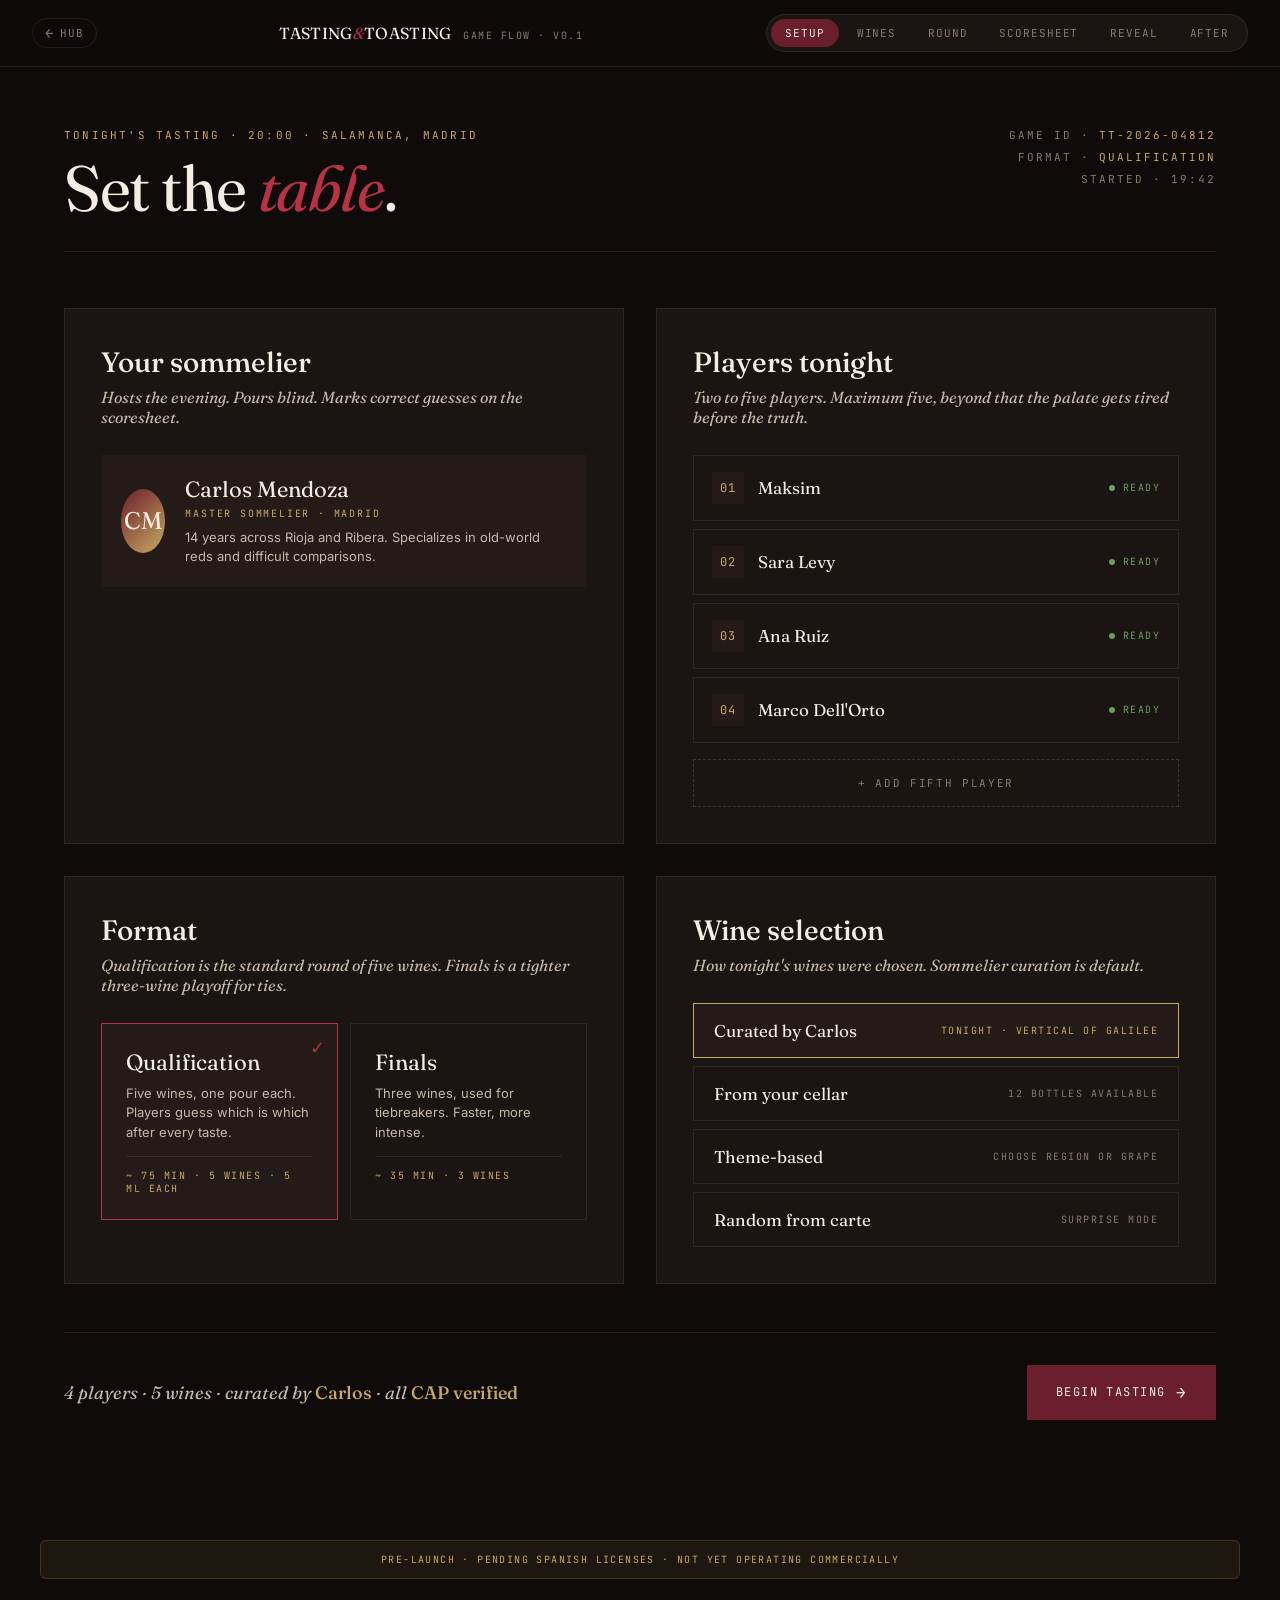
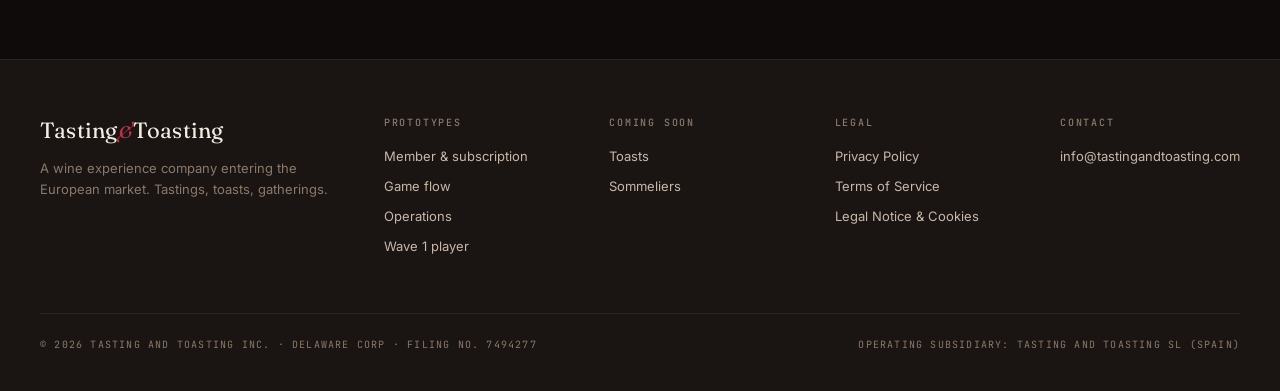
==== commit 9065d40f: "Add files via upload" ====
--- a/game-flow.html
+++ b/game-flow.html
@@ -3,7 +3,7 @@
 <head>
 <meta charset="UTF-8">
 <meta name="viewport" content="width=device-width, initial-scale=1.0">
-<title>Tasting & Toasting — Game Flow Prototype</title>
+<title>Tasting & Toasting, Game Flow Prototype</title>
 <link rel="preconnect" href="https://fonts.googleapis.com">
 <link rel="preconnect" href="https://fonts.gstatic.com" crossorigin>
 <link href="https://fonts.googleapis.com/css2?family=Fraunces:opsz,wght@9..144,300;9..144,400;9..144,500;9..144,600;9..144,700&family=JetBrains+Mono:wght@300;400;500&family=Inter:wght@300;400;500;600&display=swap" rel="stylesheet">
@@ -978,7 +978,7 @@
   max-width: 1200px;
   margin: 0 auto;
   display: grid;
-  grid-template-columns: 1.5fr 1fr 1fr 1fr;
+  grid-template-columns: 1.5fr 0.9fr 0.9fr 0.9fr 0.9fr;
   gap: 48px;
 }
 .tt-footer-brand {
@@ -1109,7 +1109,7 @@
 
       <div class="setup-block">
         <h3>Players tonight</h3>
-        <p class="help">Two to five players. Maximum five — beyond that the palate gets tired before the truth.</p>
+        <p class="help">Two to five players. Maximum five, beyond that the palate gets tired before the truth.</p>
         <ul class="players-list">
           <li class="player-row">
             <div class="player-num">01</div>
@@ -1194,7 +1194,7 @@
       <div>
         <div class="page-kicker">Step 1 of 6 · The wines, briefly</div>
         <h1 class="page-title">Meet your <em>five</em>.</h1>
-        <p class="reveal-instruction">A short look. Names, vintages, regions — visible now, hidden during the pour. Your job is to remember what they look like before they go behind the curtain.</p>
+        <p class="reveal-instruction">A short look. Names, vintages, regions, visible now, hidden during the pour. Your job is to remember what they look like before they go behind the curtain.</p>
       </div>
       <div class="page-meta">
         Vertical · <span class="gold">Upper Galilee</span><br>
@@ -1324,7 +1324,7 @@
     </div>
 
     <div class="reveal-cta-row">
-      <p class="reveal-warning">— After this screen, the wines hide. Look once more.</p>
+      <p class="reveal-warning">, After this screen, the wines hide. Look once more.</p>
       <button class="btn btn-primary" onclick="goTo('tasting')">
         I'm ready · pour the first <span class="btn-arrow">→</span>
       </button>
@@ -1385,8 +1385,8 @@
       </div>
 
       <div class="notes-prompt">
-        <div class="notes-prompt-label">Your notes — kept private</div>
-        <textarea class="notes-textarea" placeholder="Aromatics, structure, what it reminds you of..."> Dark fruit, blackcurrant. High altitude feel — there's a coolness in the back. Tight tannin, longer finish than the second pour. Something graphite-like.</textarea>
+        <div class="notes-prompt-label">Your notes, kept private</div>
+        <textarea class="notes-textarea" placeholder="Aromatics, structure, what it reminds you of..."> Dark fruit, blackcurrant. High altitude feel, there's a coolness in the back. Tight tannin, longer finish than the second pour. Something graphite-like.</textarea>
       </div>
 
       <div class="guess-h">
@@ -1471,8 +1471,8 @@
             <td><span class="glyph correct">✓</span></td>
             <td><span class="glyph correct">✓</span></td>
             <td><span class="glyph live">·</span></td>
-            <td><span class="glyph pending">—</span></td>
-            <td><span class="glyph pending">—</span></td>
+            <td><span class="glyph pending">,</span></td>
+            <td><span class="glyph pending">,</span></td>
             <td class="score-total">2 <span class="of">/2</span></td>
           </tr>
           <tr>
@@ -1484,9 +1484,9 @@
             </td>
             <td><span class="glyph correct">✓</span></td>
             <td><span class="glyph correct">✓</span></td>
-            <td><span class="glyph pending">—</span></td>
-            <td><span class="glyph pending">—</span></td>
-            <td><span class="glyph pending">—</span></td>
+            <td><span class="glyph pending">,</span></td>
+            <td><span class="glyph pending">,</span></td>
+            <td><span class="glyph pending">,</span></td>
             <td class="score-total">2 <span class="of">/2</span></td>
           </tr>
           <tr>
@@ -1498,9 +1498,9 @@
             </td>
             <td><span class="glyph wrong">×</span></td>
             <td><span class="glyph correct">✓</span></td>
-            <td><span class="glyph pending">—</span></td>
-            <td><span class="glyph pending">—</span></td>
-            <td><span class="glyph pending">—</span></td>
+            <td><span class="glyph pending">,</span></td>
+            <td><span class="glyph pending">,</span></td>
+            <td><span class="glyph pending">,</span></td>
             <td class="score-total">1 <span class="of">/2</span></td>
           </tr>
           <tr>
@@ -1512,9 +1512,9 @@
             </td>
             <td><span class="glyph correct">✓</span></td>
             <td><span class="glyph wrong">×</span></td>
-            <td><span class="glyph pending">—</span></td>
-            <td><span class="glyph pending">—</span></td>
-            <td><span class="glyph pending">—</span></td>
+            <td><span class="glyph pending">,</span></td>
+            <td><span class="glyph pending">,</span></td>
+            <td><span class="glyph pending">,</span></td>
             <td class="score-total">1 <span class="of">/2</span></td>
           </tr>
         </tbody>
@@ -1536,7 +1536,7 @@
 <section class="screen" id="final">
   <div class="final-page">
     <div class="final-banner">
-      <div class="final-kicker">— Round complete · The verdict —</div>
+      <div class="final-kicker">, Round complete · The verdict,</div>
       <h1 class="final-headline">Sara was<br><em>right</em> four times.</h1>
 
       <div class="final-winner-card">
@@ -1686,8 +1686,8 @@
     </div>
 
     <div class="sommelier-quote">
-      <div class="sommelier-quote-label">— A word from your sommelier</div>
-      <p class="sommelier-quote-text">"The Drimia tripped you up. It always does. Petit Verdot at altitude reads younger than its vintage suggests — that's the trick of Yatir. Sara, your nose was sharp tonight. Maksim, you misread the Cave for the Lueria — same family, different houses. Pour again next month?"</p>
+      <div class="sommelier-quote-label">, A word from your sommelier</div>
+      <p class="sommelier-quote-text">"The Drimia tripped you up. It always does. Petit Verdot at altitude reads younger than its vintage suggests, that's the trick of Yatir. Sara, your nose was sharp tonight. Maksim, you misread the Cave for the Lueria, same family, different houses. Pour again next month?"</p>
       <div class="sommelier-quote-author">
         <div class="sommelier-quote-avatar">CM</div>
         <div class="sommelier-quote-info">
@@ -1711,7 +1711,7 @@
   <div class="after-page">
     <div class="page-header">
       <div>
-        <div class="page-kicker">— The night, kept</div>
+        <div class="page-kicker">, The night, kept</div>
         <h1 class="page-title">Your <em>cellar</em> remembers.</h1>
       </div>
       <div class="page-meta">
@@ -1723,7 +1723,7 @@
     <div class="after-hero">
       <div class="after-summary">
         <h2 class="after-summary-h">Three out of five.<br>And the <em>Drimia</em> is on you.</h2>
-        <p class="after-summary-body">A respectable second place. Carlos was right — Petit Verdot at altitude tastes younger. You guessed Lueria when the answer was The Cave: same vineyard family, but a different terroir signature. Worth a return match.</p>
+        <p class="after-summary-body">A respectable second place. Carlos was right, Petit Verdot at altitude tastes younger. You guessed Lueria when the answer was The Cave: same vineyard family, but a different terroir signature. Worth a return match.</p>
       </div>
       <div class="after-stats">
         <h4>The night by numbers</h4>
@@ -1910,6 +1910,13 @@
       </ul>
     </div>
     <div class="tt-footer-col">
+      <h4>Coming soon</h4>
+      <ul>
+        <li><a href="toasts.html">Toasts</a></li>
+        <li><a href="sommeliers.html">Sommeliers</a></li>
+      </ul>
+    </div>
+    <div class="tt-footer-col">
       <h4>Legal</h4>
       <ul>
         <li><a href="privacy.html">Privacy Policy</a></li>
@@ -1920,9 +1927,7 @@
     <div class="tt-footer-col">
       <h4>Contact</h4>
       <ul>
-        <li><a href="mailto:hello@tastingandtoasting.com">hello@tastingandtoasting.com</a></li>
-        <li><a href="mailto:privacy@tastingandtoasting.com">privacy@tastingandtoasting.com</a></li>
-        <li><a href="mailto:legal@tastingandtoasting.com">legal@tastingandtoasting.com</a></li>
+        <li><a href="mailto:info@tastingandtoasting.com">info@tastingandtoasting.com</a></li>
       </ul>
     </div>
   </div>
